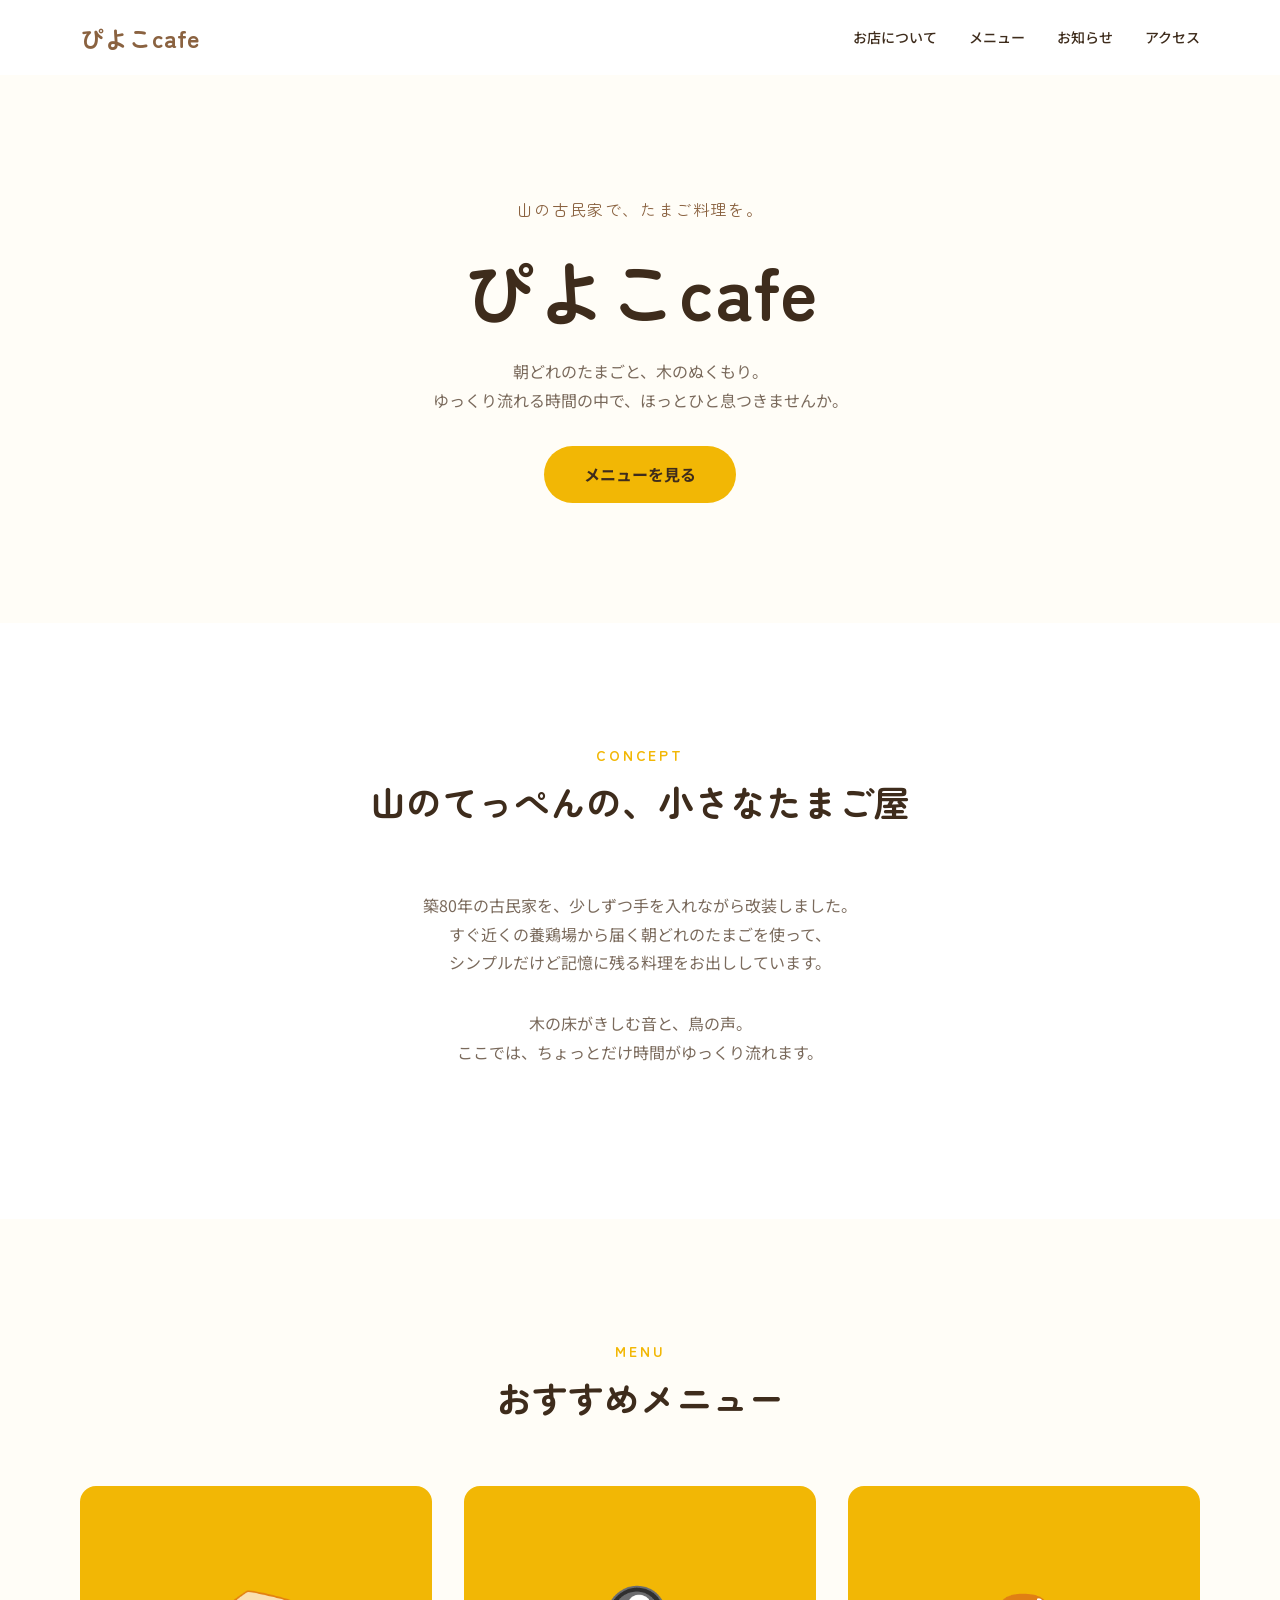
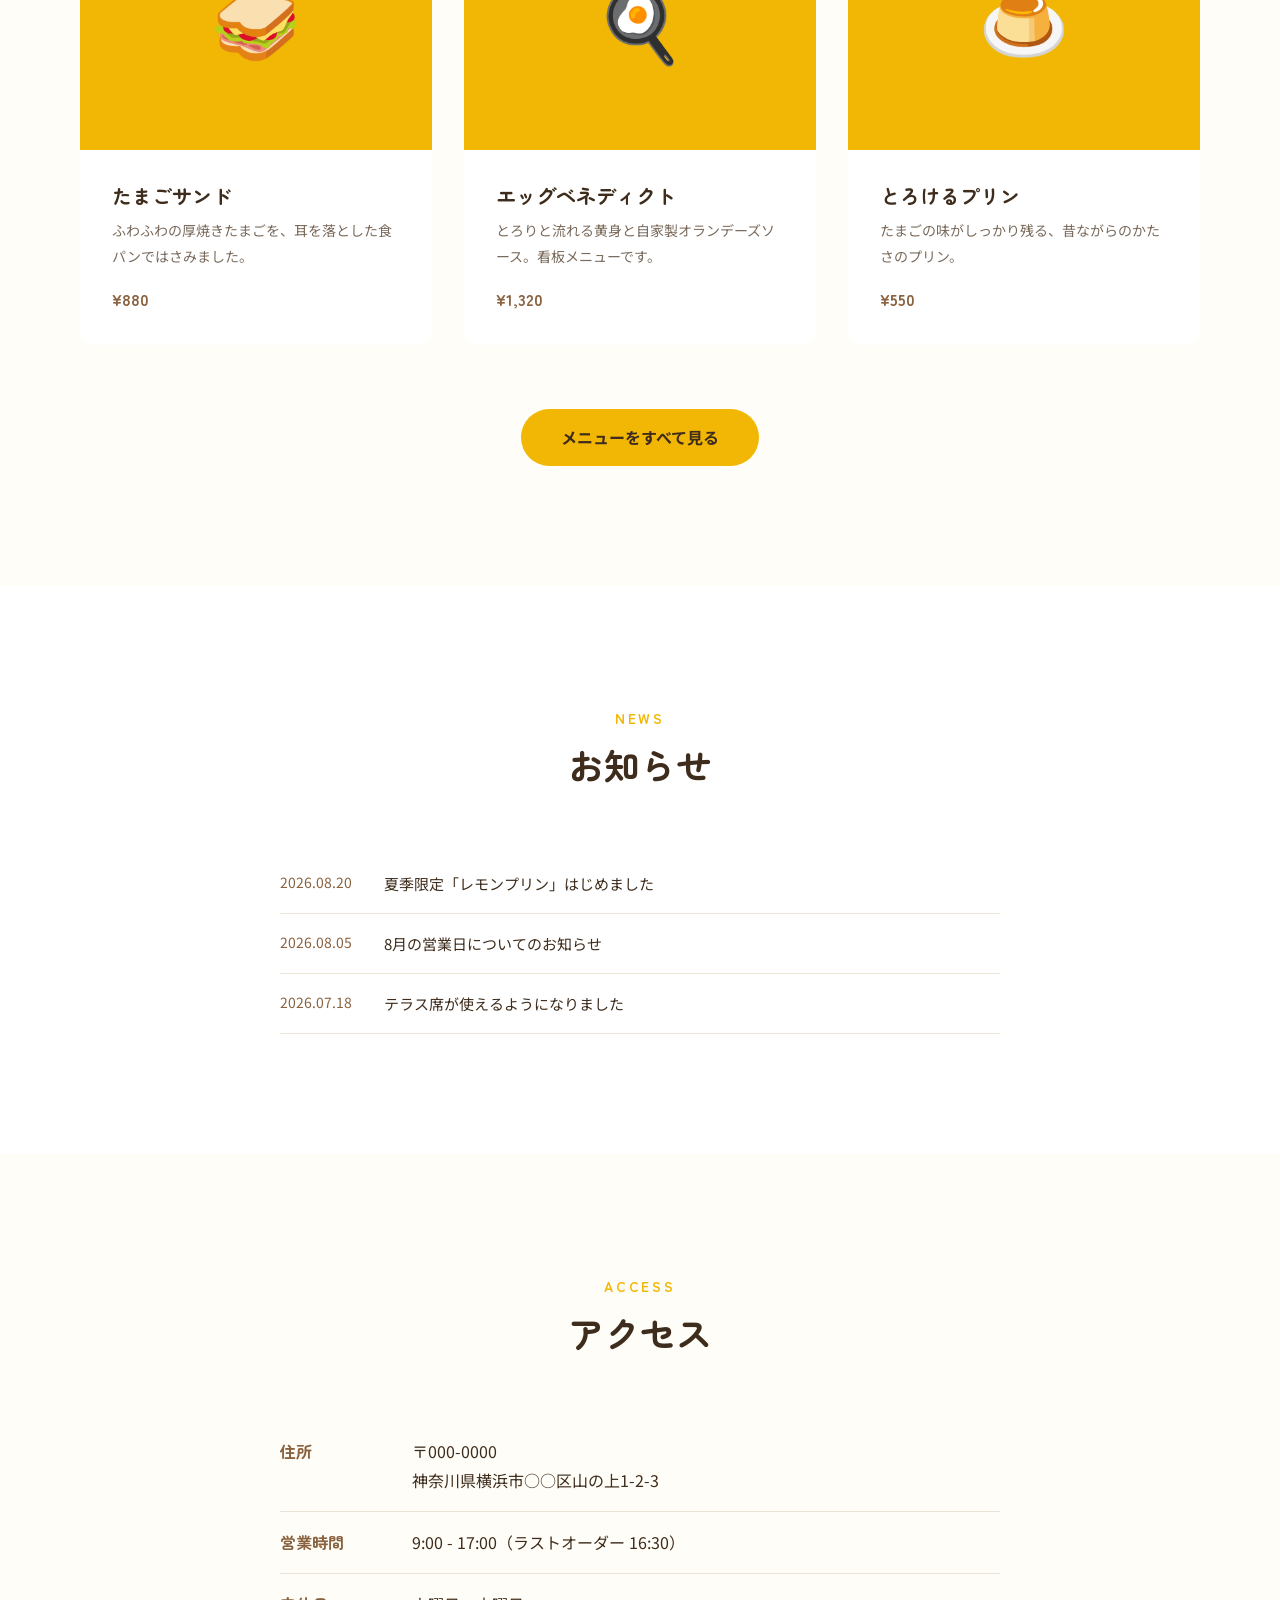
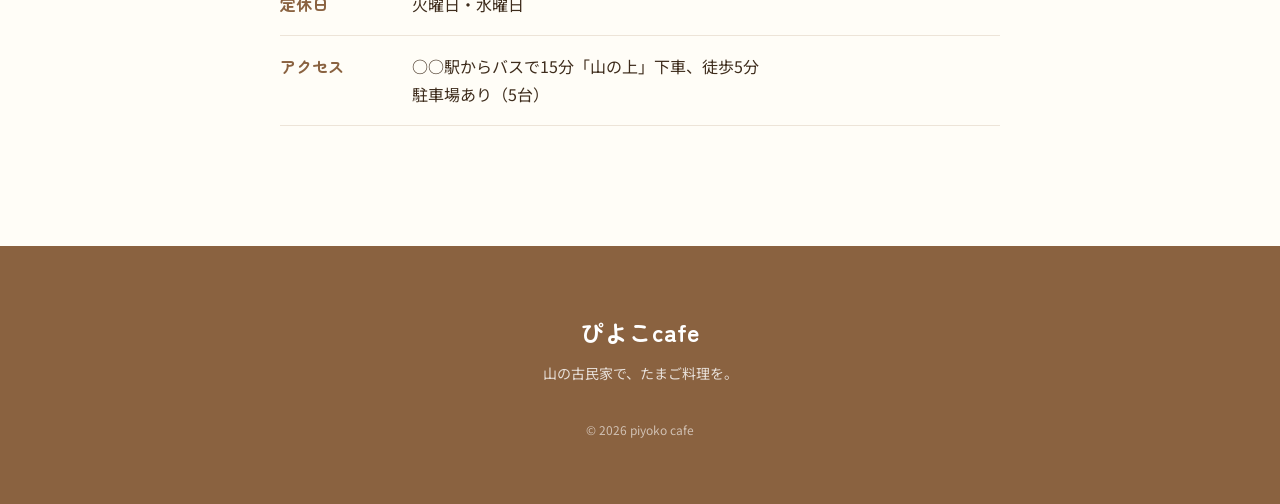
==== static/index.html @ 894ecb2b "トップページの静的HTMLを作成" ====
<!doctype html>
<html lang="ja">
  <head>
    <meta charset="UTF-8" />
    <meta name="viewport" content="width=device-width, initial-scale=1" />
    <title>ぴよこcafe｜山の古民家でたまご料理を</title>
    <meta
      name="description"
      content="山の古民家を改装したカフェ。こだわりのたまごを使ったサンドイッチ、エッグベネディクト、プリンをご用意しています。"
    />
    <link rel="preconnect" href="https://fonts.googleapis.com" />
    <link rel="preconnect" href="https://fonts.gstatic.com" crossorigin />
    <link
      href="https://fonts.googleapis.com/css2?family=Zen+Maru+Gothic:wght@500;700&family=Noto+Sans+JP:wght@400;500;700&display=swap"
      rel="stylesheet"
    />
    <link rel="stylesheet" href="css/style.css" />
  </head>
  <body>
    <header class="header">
      <div class="container header__inner">
        <a class="header__logo" href="index.html">ぴよこcafe</a>

        <button
          class="hamburger"
          id="hamburger"
          aria-label="メニューを開く"
          aria-expanded="false"
        >
          <span></span>
          <span></span>
          <span></span>
        </button>

        <nav class="nav" id="nav">
          <ul class="nav__list">
            <li><a href="#concept">お店について</a></li>
            <li><a href="#menu">メニュー</a></li>
            <li><a href="#news">お知らせ</a></li>
            <li><a href="#access">アクセス</a></li>
          </ul>
        </nav>
      </div>
    </header>

    <main>
      <section class="hero">
        <div class="container hero__inner">
          <p class="hero__lead">山の古民家で、たまご料理を。</p>
          <h1 class="hero__title">ぴよこcafe</h1>
          <p class="hero__text">
            朝どれのたまごと、木のぬくもり。<br />
            ゆっくり流れる時間の中で、ほっとひと息つきませんか。
          </p>
          <a class="button" href="#menu">メニューを見る</a>
        </div>
      </section>

      <section class="concept" id="concept">
        <div class="container">
          <p class="section__label">CONCEPT</p>
          <h2 class="section__title">山のてっぺんの、小さなたまご屋</h2>
          <p class="concept__text">
            築80年の古民家を、少しずつ手を入れながら改装しました。<br />
            すぐ近くの養鶏場から届く朝どれのたまごを使って、<br />
            シンプルだけど記憶に残る料理をお出ししています。
          </p>
          <p class="concept__text">
            木の床がきしむ音と、鳥の声。<br />
            ここでは、ちょっとだけ時間がゆっくり流れます。
          </p>
        </div>
      </section>

      <section class="menu" id="menu">
        <div class="container">
          <p class="section__label">MENU</p>
          <h2 class="section__title">おすすめメニュー</h2>

          <ul class="menu__list">
            <li class="card">
              <div class="card__image">🥪</div>
              <div class="card__body">
                <h3 class="card__title">たまごサンド</h3>
                <p class="card__text">
                  ふわふわの厚焼きたまごを、耳を落とした食パンではさみました。
                </p>
                <p class="card__price">¥880</p>
              </div>
            </li>

            <li class="card">
              <div class="card__image">🍳</div>
              <div class="card__body">
                <h3 class="card__title">エッグベネディクト</h3>
                <p class="card__text">
                  とろりと流れる黄身と自家製オランデーズソース。看板メニューです。
                </p>
                <p class="card__price">¥1,320</p>
              </div>
            </li>

            <li class="card">
              <div class="card__image">🍮</div>
              <div class="card__body">
                <h3 class="card__title">とろけるプリン</h3>
                <p class="card__text">
                  たまごの味がしっかり残る、昔ながらのかたさのプリン。
                </p>
                <p class="card__price">¥550</p>
              </div>
            </li>
          </ul>

          <div class="menu__more">
            <a class="button" href="menu.html">メニューをすべて見る</a>
          </div>
        </div>
      </section>
      <section class="news" id="news">
        <div class="container">
          <p class="section__label">NEWS</p>
          <h2 class="section__title">お知らせ</h2>

          <ul class="news__list">
            <li class="news__item">
              <a href="#">
                <time class="news__date">2026.08.20</time>
                <span class="news__title"
                  >夏季限定「レモンプリン」はじめました</span
                >
              </a>
            </li>
            <li class="news__item">
              <a href="#">
                <time class="news__date">2026.08.05</time>
                <span class="news__title">8月の営業日についてのお知らせ</span>
              </a>
            </li>
            <li class="news__item">
              <a href="#">
                <time class="news__date">2026.07.18</time>
                <span class="news__title"
                  >テラス席が使えるようになりました</span
                >
              </a>
            </li>
          </ul>
        </div>
      </section>
      <section class="access" id="access">
        <div class="container">
          <p class="section__label">ACCESS</p>
          <h2 class="section__title">アクセス</h2>

          <dl class="access__list">
            <div class="access__row">
              <dt>住所</dt>
              <dd>〒000-0000<br />神奈川県横浜市○○区山の上1-2-3</dd>
            </div>
            <div class="access__row">
              <dt>営業時間</dt>
              <dd>9:00 - 17:00（ラストオーダー 16:30）</dd>
            </div>
            <div class="access__row">
              <dt>定休日</dt>
              <dd>火曜日・水曜日</dd>
            </div>
            <div class="access__row">
              <dt>アクセス</dt>
              <dd>
                ○○駅からバスで15分「山の上」下車、徒歩5分<br />駐車場あり（5台）
              </dd>
            </div>
          </dl>
        </div>
      </section>
    </main>
    <footer class="footer">
      <div class="container footer__inner">
        <p class="footer__logo">ぴよこcafe</p>
        <p class="footer__text">山の古民家で、たまご料理を。</p>
        <p class="footer__copyright">&copy; 2026 piyoko cafe</p>
      </div>
    </footer>
    <script>
      const hamburger = document.getElementById("hamburger");
      const nav = document.getElementById("nav");

      const toggleNav = () => {
        hamburger.classList.toggle("is-open");
        nav.classList.toggle("is-open");
        document.body.classList.toggle("is-fixed");
        const isOpen = hamburger.classList.contains("is-open");
        hamburger.setAttribute("aria-expanded", isOpen);
      };

      hamburger.addEventListener("click", toggleNav);

      // メニュー内のリンクを押したら閉じる
      nav.querySelectorAll("a").forEach((link) => {
        link.addEventListener("click", () => {
          if (nav.classList.contains("is-open")) {
            toggleNav();
          }
        });
      });
    </script>
  </body>
</html>
---- static/css/style.css ----
@charset "UTF-8";

/* =========================================
   1. 変数定義
   ========================================= */
:root {
  /* 色 */
  --color-primary: #F2B705;
  --color-base:    #FFFDF7;
  --color-wood:    #8A6240;
  --color-text:    #3E2C1C;
  --color-white:   #FFFFFF;
  --color-gray:    #7A6A5C;

  /* 余白 */
  --space-sm:  8px;
  --space-md:  16px;
  --space-lg:  32px;
  --space-xl:  64px;
  --space-2xl: 120px;

  /* フォント */
  --font-heading: "Zen Maru Gothic", sans-serif;
  --font-body:    "Noto Sans JP", sans-serif;

  /* その他 */
  --radius: 16px;
  --max-width: 1120px;
}

/* =========================================
   2. リセット

   ========================================= */
*,
*::before,
*::after {
  box-sizing: border-box;
}

body,
h1, h2, h3, h4, p, ul, ol, li, figure, dl, dd {
  margin: 0;
  padding: 0;
}

ul, ol {
  list-style: none;
}

img {
  display: block;
  max-width: 100%;
  height: auto;
}

a {
  color: inherit;
  text-decoration: none;
}

/* =========================================
   3. ベース
   ========================================= */
body {

  background: var(--color-base);
  color: var(--color-text);
  font-family: var(--font-body);
  font-size: 16px;
  line-height: 1.8;
}

h1, h2, h3 {
  font-family: var(--font-heading);
  line-height: 1.4;
}

/* =========================================
   4. 汎用パーツ
   ========================================= */
.container {
  width: min(100% - 40px, var(--max-width));
  margin-inline: auto;
}
/* =========================================
   5. ヘッダー
   ========================================= */
.header {
  background: var(--color-white);
  padding-block: var(--space-md);
  position: sticky;
  top: 0;
  z-index: 10;
}

.header__inner {
  display: flex;
  align-items: center;
  justify-content: space-between;
}

.header__logo {
  font-family: var(--font-heading);
  font-size: 24px;
  font-weight: 700;
  color: var(--color-wood);
}

.nav__list {
  display: flex;
  gap: var(--space-lg);
  font-size: 14px;
  font-weight: 500;
}

.nav__list a:hover {

  color: var(--color-primary);
}

/* =========================================
   6. ヒーロー
   ========================================= */
.hero {
  padding-block: var(--space-2xl);
  text-align: center;
}

.hero__lead {
  font-family: var(--font-heading);
  color: var(--color-wood);
  font-size: 16px;
  letter-spacing: 0.1em;
}

.hero__title {
  font-size: clamp(40px, 8vw, 72px);
  margin-block: var(--space-md);
}

.hero__text {
  color: var(--color-gray);
  margin-bottom: var(--space-lg);
}

/* =========================================
   7. ボタン
   ========================================= */
.button {

  display: inline-block;
  background: var(--color-primary);
  color: var(--color-text);
  font-weight: 700;
  padding: 14px 40px;
  border-radius: 999px;
  transition: opacity 0.3s;
}

.button:hover {
  opacity: 0.8;
}
/* =========================================
   8. セクション共通
   ========================================= */
.section__label {
  font-family: var(--font-heading);
  color: var(--color-primary);
  font-size: 14px;
  font-weight: 700;
  letter-spacing: 0.2em;
  text-align: center;
}

.section__title {
  font-size: clamp(24px, 4vw, 36px);
  text-align: center;
  margin-block: var(--space-sm) var(--space-xl);
}

/* =========================================
   9. コンセプト
   ========================================= */
.concept {
  padding-block: var(--space-2xl);
  background: var(--color-white);
}

.concept__text {
  text-align: center;
  color: var(--color-gray);
  margin-bottom: var(--space-lg);
}
/* =========================================
   10. メニュー
   ========================================= */
.menu {
  padding-block: var(--space-2xl);
}

.menu__list {
  display: grid;
  grid-template-columns: repeat(auto-fit, minmax(280px, 1fr));
  gap: var(--space-lg);
}

.card {
  background: var(--color-white);
  border-radius: var(--radius);
  overflow: hidden;
  transition: transform 0.3s;
}

.card:hover {
  transform: translateY(-8px);
}

.card__image {
  background: var(--color-primary);
  aspect-ratio: 4 / 3;
  display: grid;
  place-items: center;
  font-size: 72px;
}

.card__body {
  padding: var(--space-lg);
}

.card__title {
  font-size: 20px;
  margin-bottom: var(--space-sm);
}

.card__text {
  font-size: 14px;
  color: var(--color-gray);
  margin-bottom: var(--space-md);
}

.card__price {
  font-family: var(--font-heading);
  font-weight: 700;
  color: var(--color-wood);
}

.menu__more {
  text-align: center;
  margin-top: var(--space-xl);
}
/* =========================================
   11. お知らせ
   ========================================= */
.news {
  padding-block: var(--space-2xl);
  background: var(--color-white);
}

.news__list {
  max-width: 720px;
  margin-inline: auto;
}

.news__item {
  border-bottom: 1px solid #EDE4D8;
}

.news__item a {
  display: flex;
  gap: var(--space-lg);
  padding-block: var(--space-md);
  transition: color 0.3s;
}

.news__item a:hover {
  color: var(--color-primary);
}

.news__date {
  color: var(--color-wood);
  font-size: 14px;
  flex-shrink: 0;

}

.news__title {
  font-size: 15px;
}
/* =========================================
   12. アクセス
   ========================================= */
.access {
  padding-block: var(--space-2xl);
}

.access__list {
  max-width: 720px;
  margin-inline: auto;
}

.access__row {
  display: flex;
  gap: var(--space-lg);
  padding-block: var(--space-md);
  border-bottom: 1px solid #EDE4D8;
}

.access__row dt {
  font-family: var(--font-heading);
  font-weight: 700;
  color: var(--color-wood);
  width: 100px;
  flex-shrink: 0;
}

.access__row dd {
  margin: 0;
}

/* =========================================

   13. フッター
   ========================================= */
.footer {
  background: var(--color-wood);
  color: var(--color-white);
  padding-block: var(--space-xl);
  text-align: center;
}

.footer__logo {
  font-family: var(--font-heading);
  font-size: 24px;
  font-weight: 700;
}

.footer__text {
  font-size: 14px;
  opacity: 0.8;
  margin-block: var(--space-sm) var(--space-lg);
}

.footer__copyright {
  font-size: 12px;
  opacity: 0.6;
}
/* =========================================
   14. ハンバーガーボタン
   ========================================= */
.hamburger {
  display: none;
  width: 32px;
  height: 24px;
  background: none;
  border: none;
  padding: 0;
  cursor: pointer;
  position: relative;
  z-index: 30;
}

.hamburger span {
  display: block;
  width: 100%;
  height: 2px;
  background: var(--color-wood);
  position: absolute;
  left: 0;
  transition: 0.3s;
}

.hamburger span:nth-child(1) { top: 0; }
.hamburger span:nth-child(2) { top: 11px; }
.hamburger span:nth-child(3) { bottom: 0; }

.hamburger.is-open span:nth-child(1) {
  top: 11px;
  transform: rotate(45deg);

}
.hamburger.is-open span:nth-child(2) {
  opacity: 0;
}
.hamburger.is-open span:nth-child(3) {
  bottom: 11px;
  transform: rotate(-45deg);
}

/* =========================================
   15. スマホ対応
   ========================================= */
@media (max-width: 768px) {
  .hamburger {
    display: block;
  }

  .nav {
    position: fixed;
    inset: 0;
    background: var(--color-base);
    display: grid;
    place-items: center;
    opacity: 0;
    visibility: hidden;
    transition: 0.3s;
    z-index: 20;
  }

  .nav.is-open {
    opacity: 1;
    visibility: visible;

  }

  .nav__list {
    flex-direction: column;
    gap: var(--space-lg);
    font-size: 18px;
    text-align: center;
  }
}
body.is-fixed {
  overflow: hidden;
}
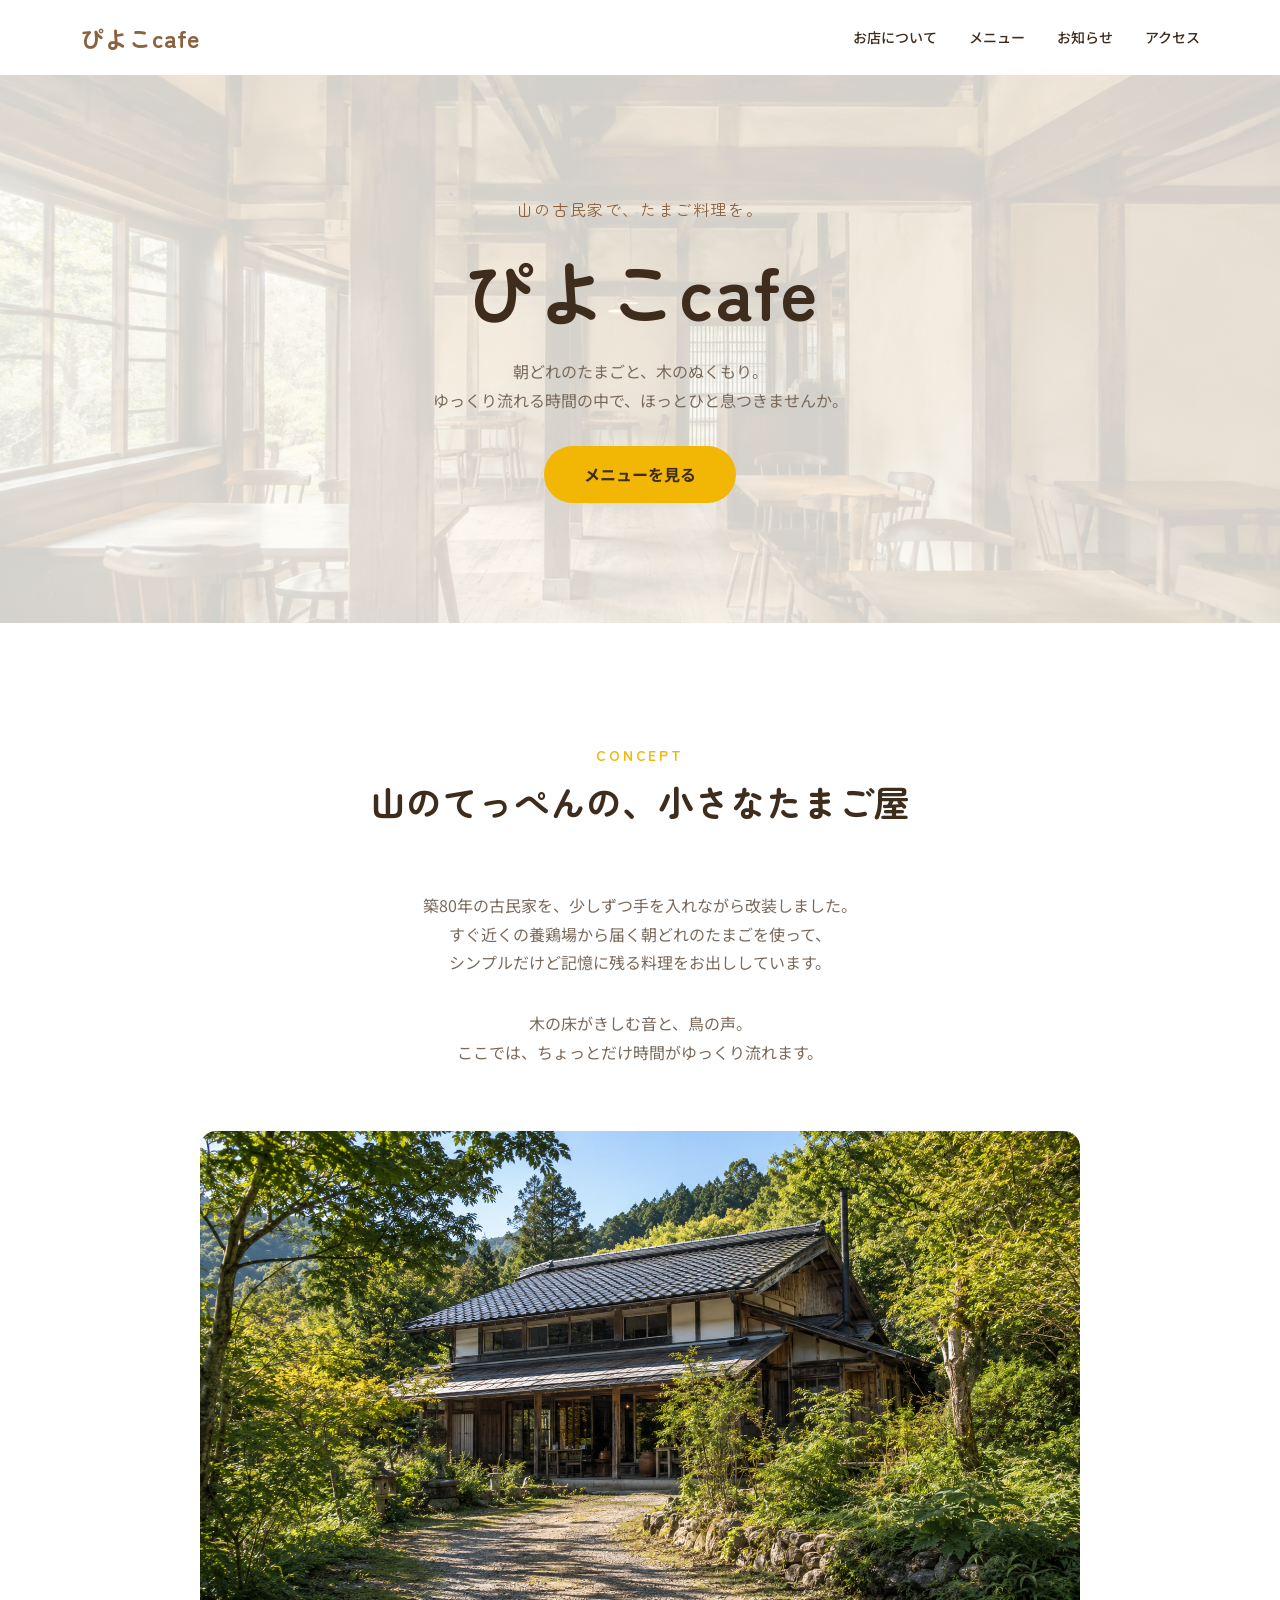
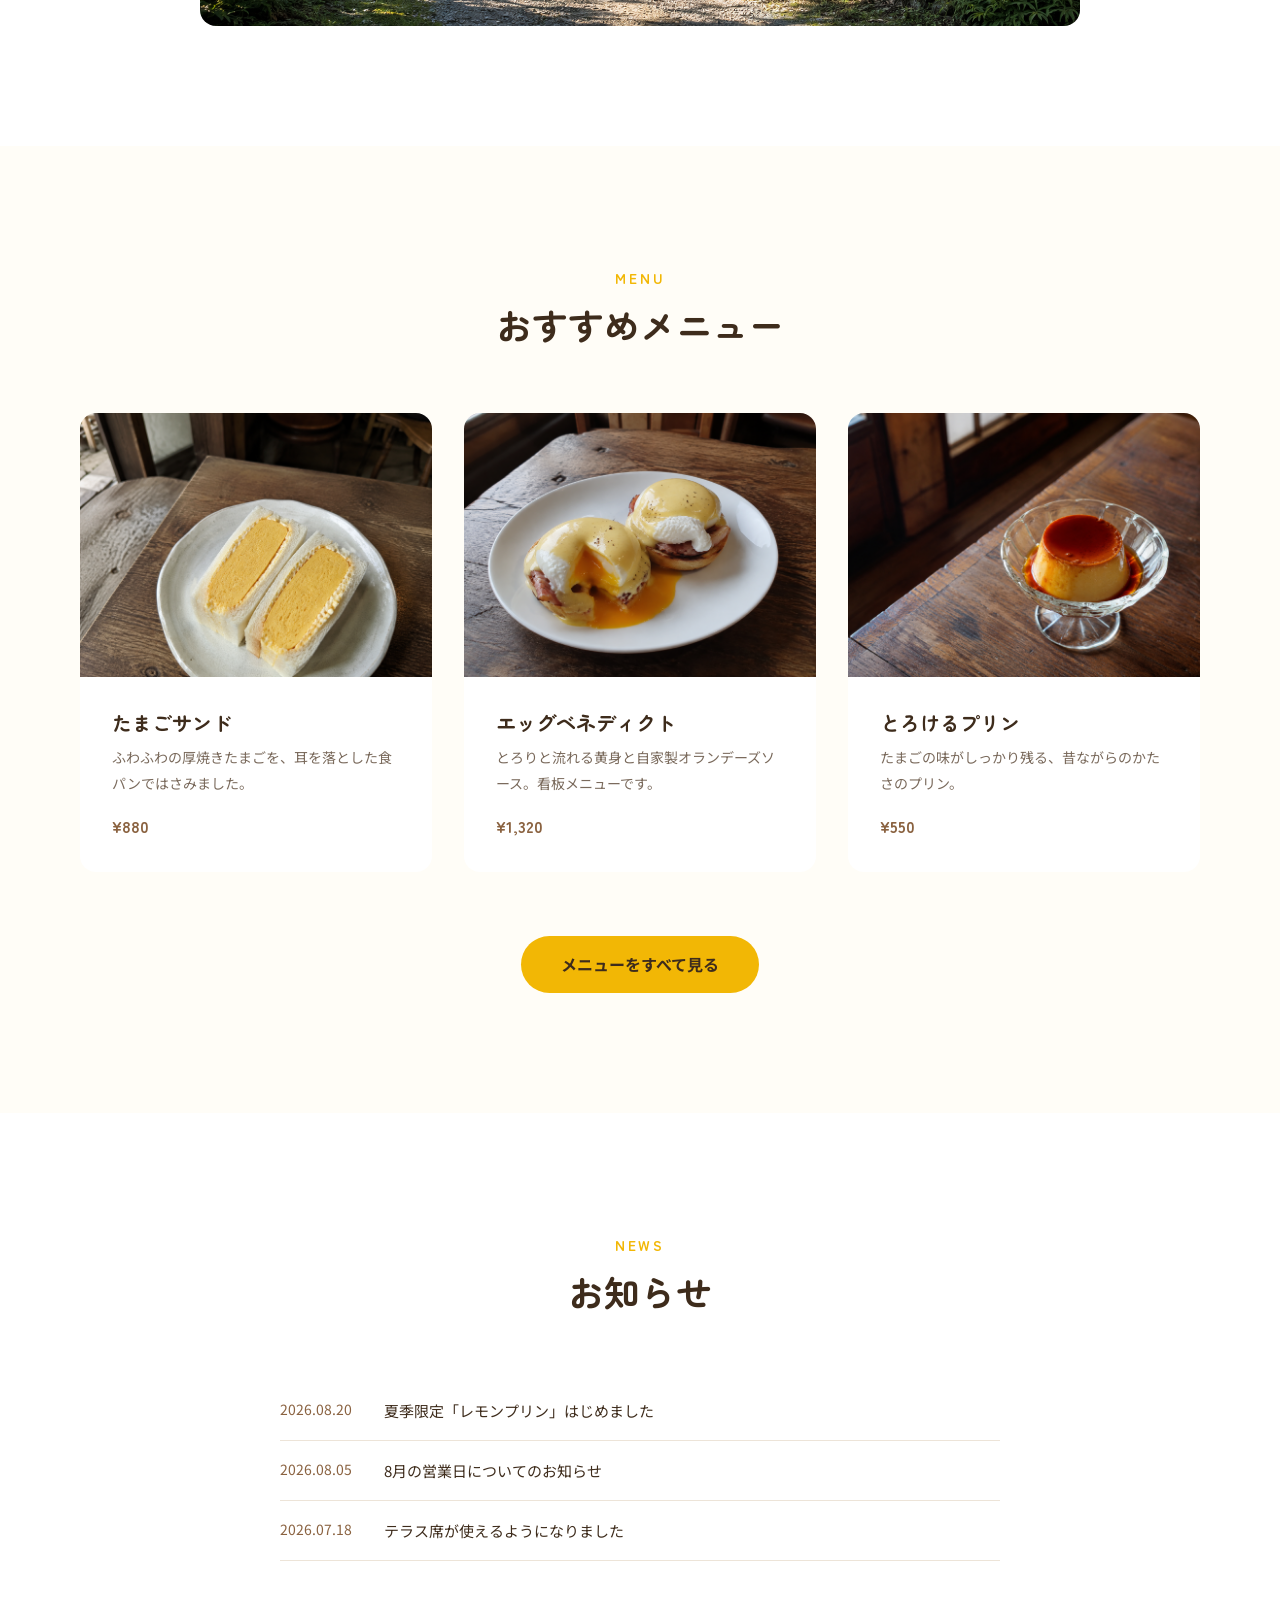
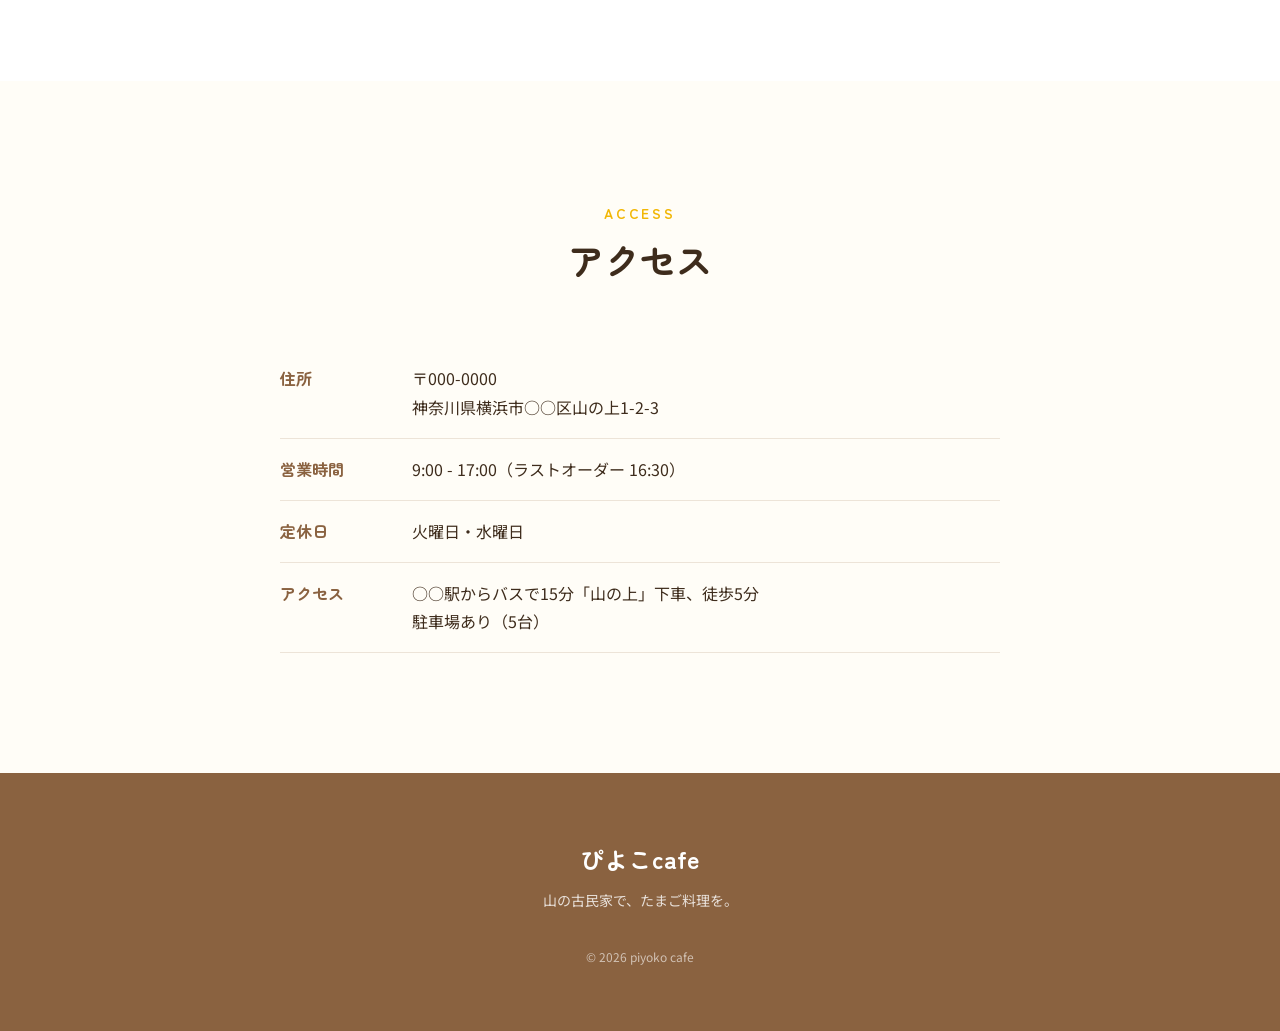
==== commit f9cdcb5b: "メニュー・ヒーロー・コンセプトに画像を追加" ====
--- a/static/index.html
+++ b/static/index.html
@@ -69,6 +69,12 @@
             木の床がきしむ音と、鳥の声。<br />
             ここでは、ちょっとだけ時間がゆっくり流れます。
           </p>
+          <img
+            class="concept__image"
+            src="images/exterior.png"
+            alt="山の中にあるぴよこcafeの外観"
+            loading="lazy"
+          />
         </div>
       </section>
 
@@ -79,7 +85,12 @@
 
           <ul class="menu__list">
             <li class="card">
-              <div class="card__image">🥪</div>
+              <img
+                class="card__image"
+                src="images/menu-sandwich.png"
+                alt="厚焼きたまごサンド"
+                loading="lazy"
+              />
               <div class="card__body">
                 <h3 class="card__title">たまごサンド</h3>
                 <p class="card__text">
@@ -90,7 +101,12 @@
             </li>
 
             <li class="card">
-              <div class="card__image">🍳</div>
+              <img
+                class="card__image"
+                src="images/menu-benedict.png"
+                alt="エッグベネディクト"
+                loading="lazy"
+              />
               <div class="card__body">
                 <h3 class="card__title">エッグベネディクト</h3>
                 <p class="card__text">
@@ -101,7 +117,12 @@
             </li>
 
             <li class="card">
-              <div class="card__image">🍮</div>
+              <img
+                class="card__image"
+                src="images/menu-pudding.png"
+                alt="とろけるプリン"
+                loading="lazy"
+              />
               <div class="card__body">
                 <h3 class="card__title">とろけるプリン</h3>
                 <p class="card__text">
--- a/static/css/style.css
+++ b/static/css/style.css
@@ -217,13 +217,10 @@
 }
 
 .card__image {
-  background: var(--color-primary);
+  width: 100%;
   aspect-ratio: 4 / 3;
-  display: grid;
-  place-items: center;
-  font-size: 72px;
-}
-
+  object-fit: cover;
+}
 .card__body {
   padding: var(--space-lg);
 }
@@ -422,4 +419,25 @@
 }
 body.is-fixed {
   overflow: hidden;
+}
+/* =========================================
+   16. 画像
+   ========================================= */
+.hero {
+  background-image: linear-gradient(
+      rgba(255, 253, 247, 0.82),
+      rgba(255, 253, 247, 0.82)
+    ),
+    url("../images/hero.png");
+  background-size: cover;
+  background-position: center;
+}
+
+.concept__image {
+  width: 100%;
+  max-width: 880px;
+  aspect-ratio: 16 / 9;
+  object-fit: cover;
+  border-radius: var(--radius);
+  margin: var(--space-xl) auto 0;
 }
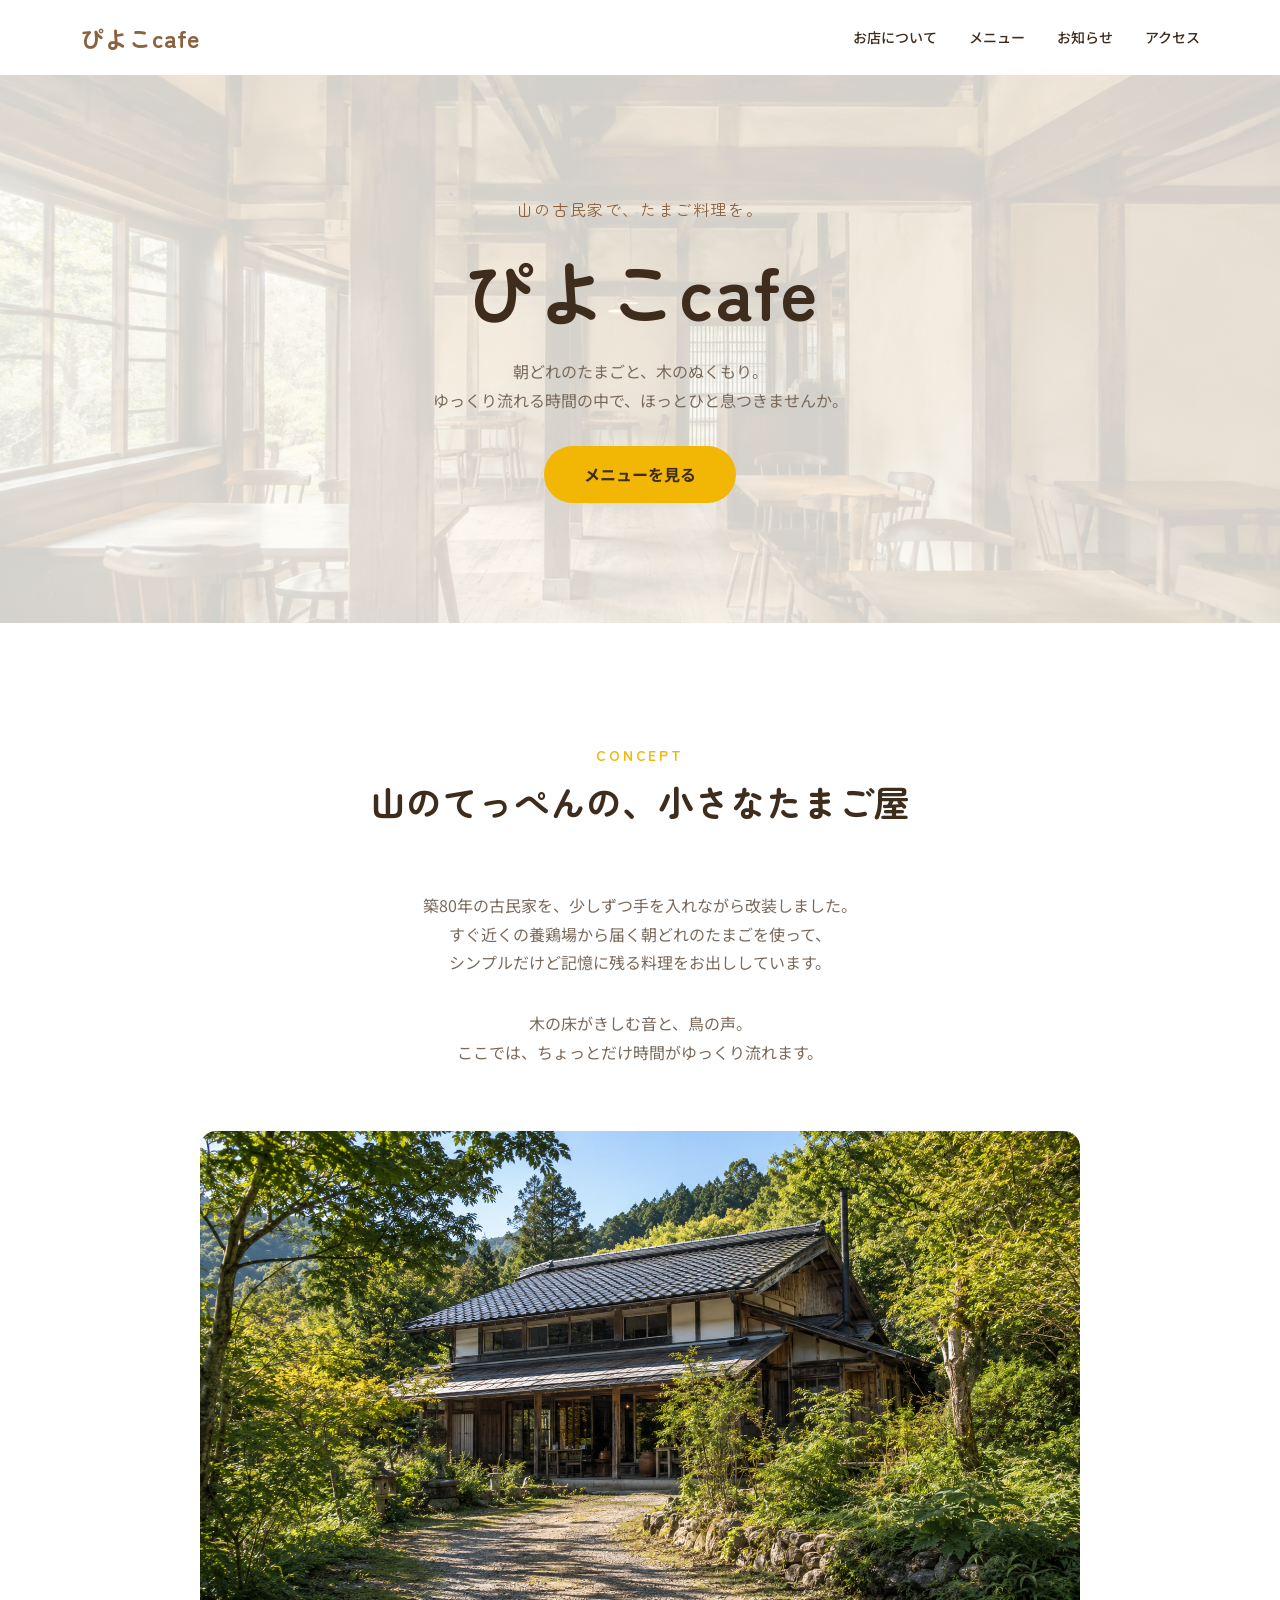
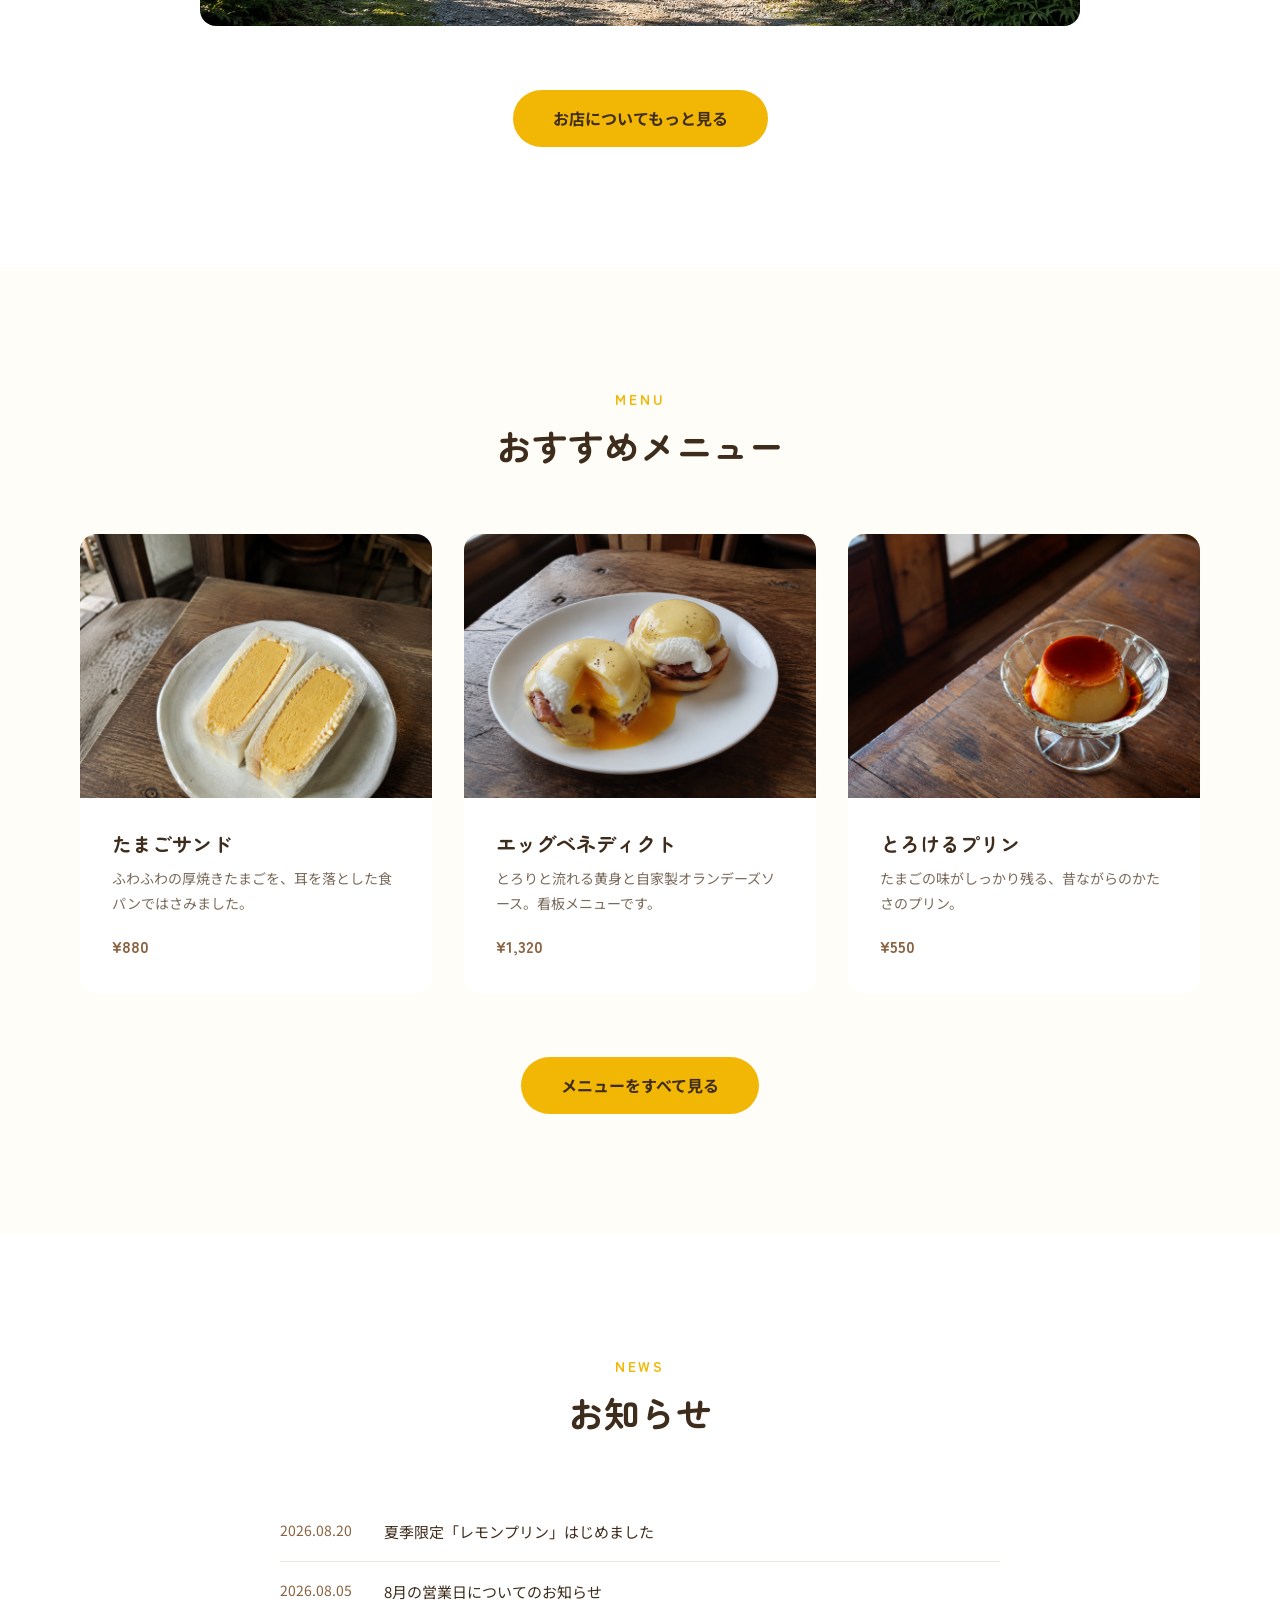
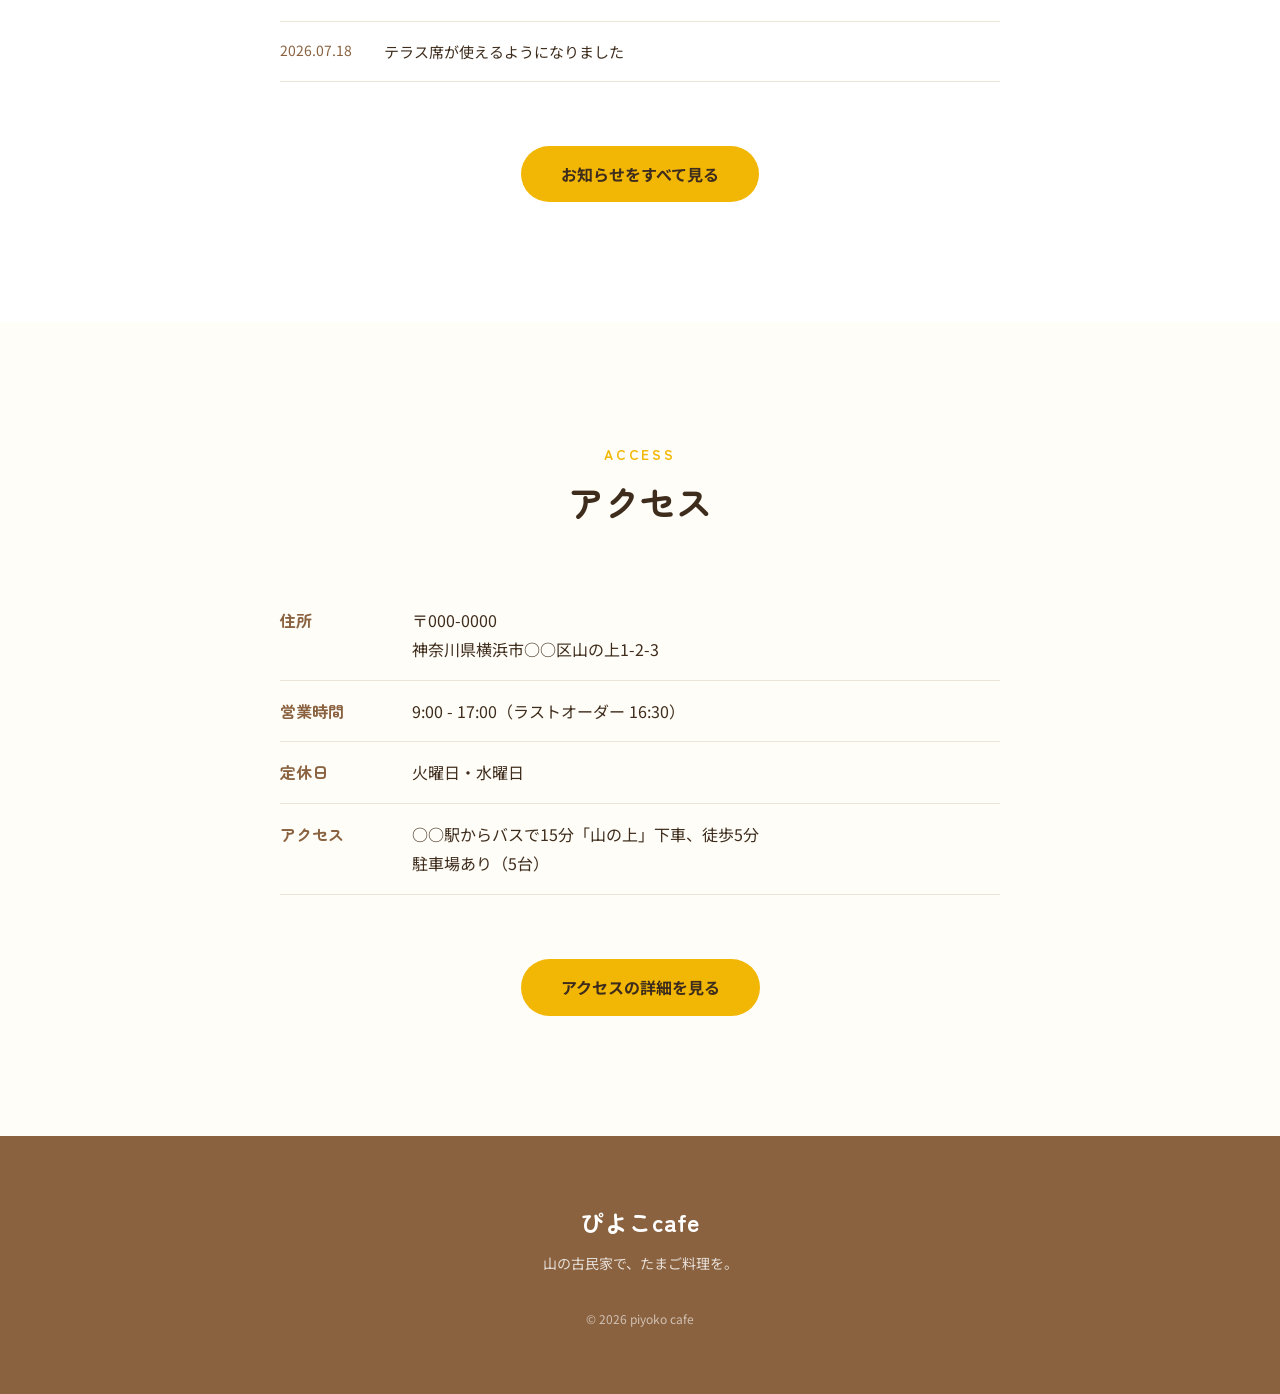
==== commit 579f7ea4: "下層ページ4枚を追加し、トップのナビを整理" ====
--- a/static/index.html
+++ b/static/index.html
@@ -34,10 +34,10 @@
 
         <nav class="nav" id="nav">
           <ul class="nav__list">
-            <li><a href="#concept">お店について</a></li>
-            <li><a href="#menu">メニュー</a></li>
-            <li><a href="#news">お知らせ</a></li>
-            <li><a href="#access">アクセス</a></li>
+            <li><a href="about.html">お店について</a></li>
+            <li><a href="menu.html">メニュー</a></li>
+            <li><a href="news.html">お知らせ</a></li>
+            <li><a href="access.html">アクセス</a></li>
           </ul>
         </nav>
       </div>
@@ -75,6 +75,9 @@
             alt="山の中にあるぴよこcafeの外観"
             loading="lazy"
           />
+          <div class="concept__more">
+            <a class="button" href="about.html">お店についてもっと見る</a>
+          </div>
         </div>
       </section>
 
@@ -167,6 +170,9 @@
               </a>
             </li>
           </ul>
+          <div class="news__more">
+            <a class="button" href="news.html">お知らせをすべて見る</a>
+          </div>
         </div>
       </section>
       <section class="access" id="access">
@@ -194,6 +200,9 @@
               </dd>
             </div>
           </dl>
+          <div class="access__more">
+            <a class="button" href="access.html">アクセスの詳細を見る</a>
+          </div>
         </div>
       </section>
     </main>
--- a/static/css/style.css
+++ b/static/css/style.css
@@ -440,4 +440,440 @@
   object-fit: cover;
   border-radius: var(--radius);
   margin: var(--space-xl) auto 0;
-}+}
+/* =========================================
+   17. 下層ページ共通
+   ========================================= */
+html {
+  scroll-behavior: smooth;
+}
+
+[id] {
+  scroll-margin-top: 80px;
+}
+
+.nav__list a.is-current {
+  color: var(--color-primary);
+}
+
+.page-header {
+  background: var(--color-white);
+  padding-block: var(--space-xl);
+  text-align: center;
+}
+
+.page-header__title {
+  font-size: clamp(28px, 5vw, 44px);
+  margin-top: var(--space-sm);
+}
+
+.page-header__text {
+  color: var(--color-gray);
+  font-size: 14px;
+  margin-top: var(--space-md);
+}
+
+
+.breadcrumb {
+  padding-block: var(--space-md);
+  font-size: 12px;
+  color: var(--color-gray);
+}
+
+.breadcrumb__list {
+  display: flex;
+  gap: var(--space-sm);
+}
+
+.breadcrumb__item + .breadcrumb__item::before {
+  content: "／";
+  margin-right: var(--space-sm);
+}
+
+.breadcrumb__item a:hover {
+  color: var(--color-primary);
+}
+
+/* =========================================
+   18. メニューページ
+   ========================================= */
+.menu-page {
+  padding-block: var(--space-xl) var(--space-2xl);
+}
+
+.category-nav {
+  margin-block: var(--space-2xl) var(--space-xl);
+}
+
+.category-nav__list {
+
+  display: flex;
+  flex-wrap: wrap;
+  justify-content: center;
+  gap: var(--space-md);
+}
+
+.category-nav__link {
+  display: inline-block;
+  background: var(--color-white);
+  border: 1px solid #ede4d8;
+  border-radius: 999px;
+  padding: var(--space-sm) var(--space-lg);
+  font-size: 14px;
+  transition: 0.3s;
+}
+
+.category-nav__link:hover {
+  background: var(--color-primary);
+  border-color: var(--color-primary);
+}
+
+.menu-category {
+  max-width: 720px;
+  margin-inline: auto;
+}
+
+.menu-category + .menu-category {
+  margin-top: var(--space-2xl);
+}
+
+.menu-category__title {
+  font-size: 24px;
+
+  text-align: center;
+  color: var(--color-wood);
+  margin-bottom: var(--space-lg);
+}
+
+.menu-item {
+  border-bottom: 1px solid #ede4d8;
+  padding-block: var(--space-md);
+}
+
+.menu-item__head {
+  display: flex;
+  align-items: baseline;
+  justify-content: space-between;
+  gap: var(--space-md);
+}
+
+.menu-item__name {
+  font-size: 18px;
+}
+
+.menu-item__price {
+  font-family: var(--font-heading);
+  font-weight: 700;
+  color: var(--color-wood);
+  flex-shrink: 0;
+}
+
+.menu-item__text {
+  font-size: 14px;
+  color: var(--color-gray);
+  margin-top: var(--space-sm);
+
+}
+
+.menu-note {
+  text-align: center;
+  font-size: 13px;
+  color: var(--color-gray);
+  margin-top: var(--space-2xl);
+}
+/* =========================================
+   19. お店についてページ
+   ========================================= */
+.about {
+  padding-block: var(--space-xl) var(--space-2xl);
+}
+
+.about-story {
+  display: grid;
+  grid-template-columns: 1fr 1fr;
+  gap: var(--space-xl);
+  align-items: center;
+}
+
+.about-story + .about-story {
+  margin-top: var(--space-2xl);
+}
+
+.about-story--reverse .about-story__image {
+  order: 2;
+}
+
+.about-story__image {
+  width: 100%;
+  aspect-ratio: 4 / 3;
+  object-fit: cover;
+  border-radius: var(--radius);
+}
+
+.about-story__title {
+  font-size: clamp(20px, 3vw, 28px);
+  margin-bottom: var(--space-md);
+
+}
+
+.about-story__text {
+  color: var(--color-gray);
+  font-size: 15px;
+}
+
+.about-story__text + .about-story__text {
+  margin-top: var(--space-md);
+}
+
+.about-points {
+  margin-top: var(--space-2xl);
+}
+
+.about-points__list {
+  display: grid;
+  grid-template-columns: repeat(auto-fit, minmax(280px, 1fr));
+  gap: var(--space-lg);
+}
+
+.about-point {
+  background: var(--color-white);
+  border-radius: var(--radius);
+  padding: var(--space-lg);
+}
+
+.about-point__number {
+  font-family: var(--font-heading);
+  font-weight: 700;
+  font-size: 32px;
+  color: var(--color-primary);
+
+  line-height: 1;
+}
+
+.about-point__title {
+  font-size: 18px;
+  margin-block: var(--space-md) var(--space-sm);
+}
+
+.about-point__text {
+  font-size: 14px;
+  color: var(--color-gray);
+}
+
+.about-cta {
+  text-align: center;
+  margin-top: var(--space-2xl);
+}
+
+@media (max-width: 768px) {
+  .about-story {
+    grid-template-columns: 1fr;
+    gap: var(--space-lg);
+  }
+
+  .about-story--reverse .about-story__image {
+    order: 0;
+  }
+}
+/* =========================================
+   20. お知らせページ
+   ========================================= */
+.news-page {
+  padding-block: var(--space-xl) var(--space-2xl);
+}
+
+.news-archive {
+  max-width: 720px;
+  margin-inline: auto;
+}
+
+.news-archive__item + .news-archive__item {
+  margin-top: var(--space-md);
+}
+
+.news-archive__link {
+  display: block;
+  background: var(--color-white);
+  border-radius: var(--radius);
+  padding: var(--space-lg);
+  transition: transform 0.3s;
+}
+
+.news-archive__link:hover {
+  transform: translateY(-4px);
+}
+
+.news-archive__meta {
+  display: flex;
+  align-items: center;
+  gap: var(--space-md);
+
+}
+
+.news-archive__date {
+  font-family: var(--font-heading);
+  font-size: 14px;
+  color: var(--color-wood);
+}
+
+.news-archive__category {
+  background: var(--color-primary);
+  border-radius: 999px;
+  padding: 2px var(--space-md);
+  font-size: 12px;
+  font-weight: 700;
+}
+
+.news-archive__title {
+  font-size: 18px;
+  margin-block: var(--space-sm);
+}
+
+.news-archive__link:hover .news-archive__title {
+  color: var(--color-primary);
+}
+
+.news-archive__text {
+  font-size: 14px;
+  color: var(--color-gray);
+}
+
+.pagination {
+  margin-top: var(--space-xl);
+
+}
+
+.pagination__list {
+  display: flex;
+  justify-content: center;
+  gap: var(--space-sm);
+}
+
+.pagination__item {
+  display: grid;
+  place-items: center;
+  min-width: 40px;
+  height: 40px;
+  padding-inline: var(--space-md);
+  background: var(--color-white);
+  border: 1px solid #ede4d8;
+  border-radius: 999px;
+  font-size: 14px;
+  transition: 0.3s;
+}
+
+a.pagination__item:hover {
+  background: var(--color-primary);
+  border-color: var(--color-primary);
+}
+
+.pagination__item.is-current {
+  background: var(--color-primary);
+  border-color: var(--color-primary);
+  font-weight: 700;
+}
+/* =========================================
+   21. アクセスページ
+   ========================================= */
+.access-page {
+  padding-block: var(--space-xl) var(--space-2xl);
+}
+
+.access-map {
+  display: grid;
+  place-items: center;
+  aspect-ratio: 16 / 7;
+  background: var(--color-white);
+  border: 1px dashed #ede4d8;
+  border-radius: var(--radius);
+}
+
+.access-map__note {
+  text-align: center;
+  color: var(--color-gray);
+  font-size: 14px;
+}
+
+.access-map__sub {
+  font-size: 12px;
+  opacity: 0.7;
+}
+
+.access-info {
+  display: grid;
+  grid-template-columns: 1fr 1fr;
+  gap: var(--space-xl);
+  margin-top: var(--space-2xl);
+
+}
+
+.access-info__title {
+  font-size: 22px;
+  color: var(--color-wood);
+  margin-bottom: var(--space-md);
+}
+
+.access-info .access__list {
+  max-width: none;
+}
+
+.access-route__item + .access-route__item {
+  margin-top: var(--space-lg);
+}
+
+.access-route__title {
+  font-size: 16px;
+  margin-bottom: var(--space-sm);
+}
+
+.access-route__text {
+  font-size: 14px;
+  color: var(--color-gray);
+}
+
+.access-notice {
+  background: var(--color-white);
+  border-radius: var(--radius);
+  padding: var(--space-lg);
+  margin-top: var(--space-2xl);
+}
+
+
+.access-notice__title {
+  font-size: 18px;
+  margin-bottom: var(--space-md);
+}
+
+.access-notice__list li {
+  font-size: 14px;
+  color: var(--color-gray);
+  padding-left: var(--space-md);
+  position: relative;
+}
+
+.access-notice__list li::before {
+  content: "・";
+  position: absolute;
+  left: 0;
+  color: var(--color-primary);
+}
+
+@media (max-width: 768px) {
+  .access-info {
+    grid-template-columns: 1fr;
+    gap: var(--space-xl);
+  }
+
+  .access-map {
+    aspect-ratio: 4 / 3;
+  }
+}
+/* =========================================
+   22. トップの「もっと見る」
+   ========================================= */
+.concept__more,
+.news__more,
+.access__more {
+  text-align: center;
+  margin-top: var(--space-xl);
+}
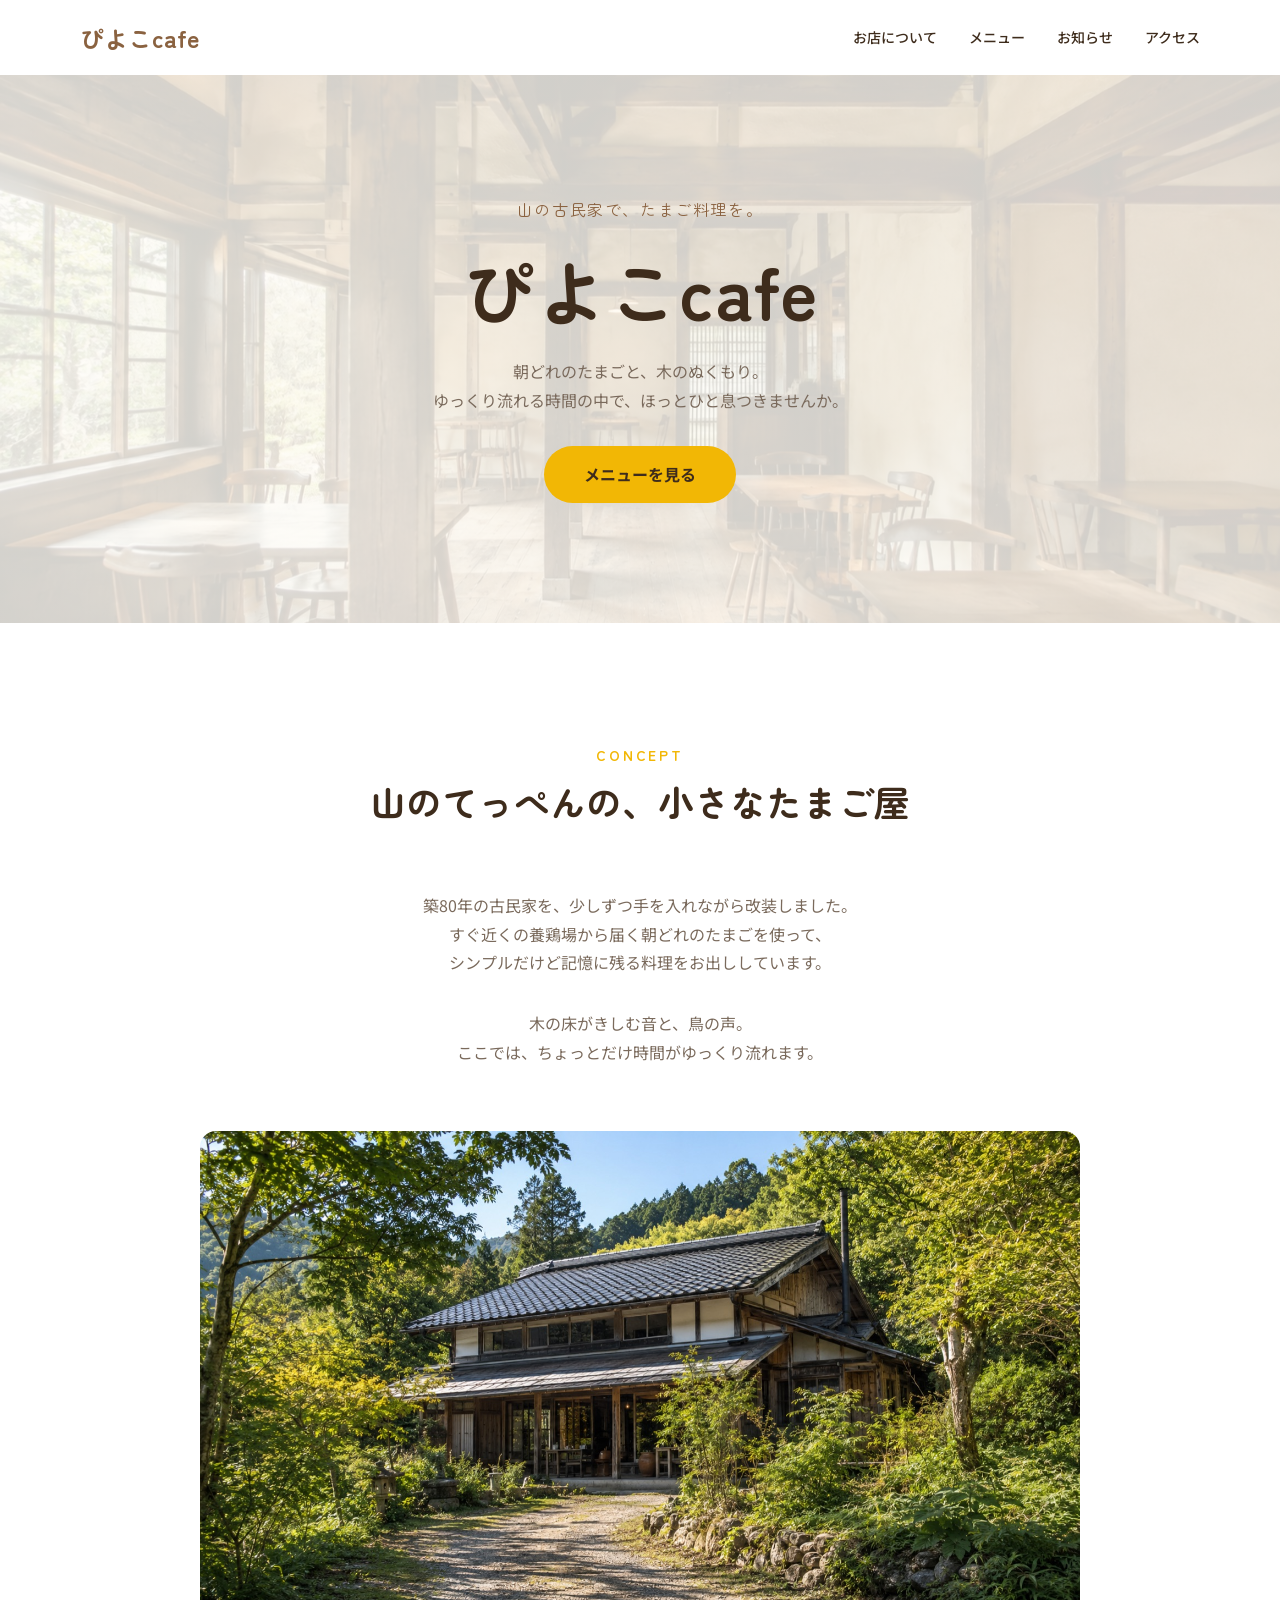
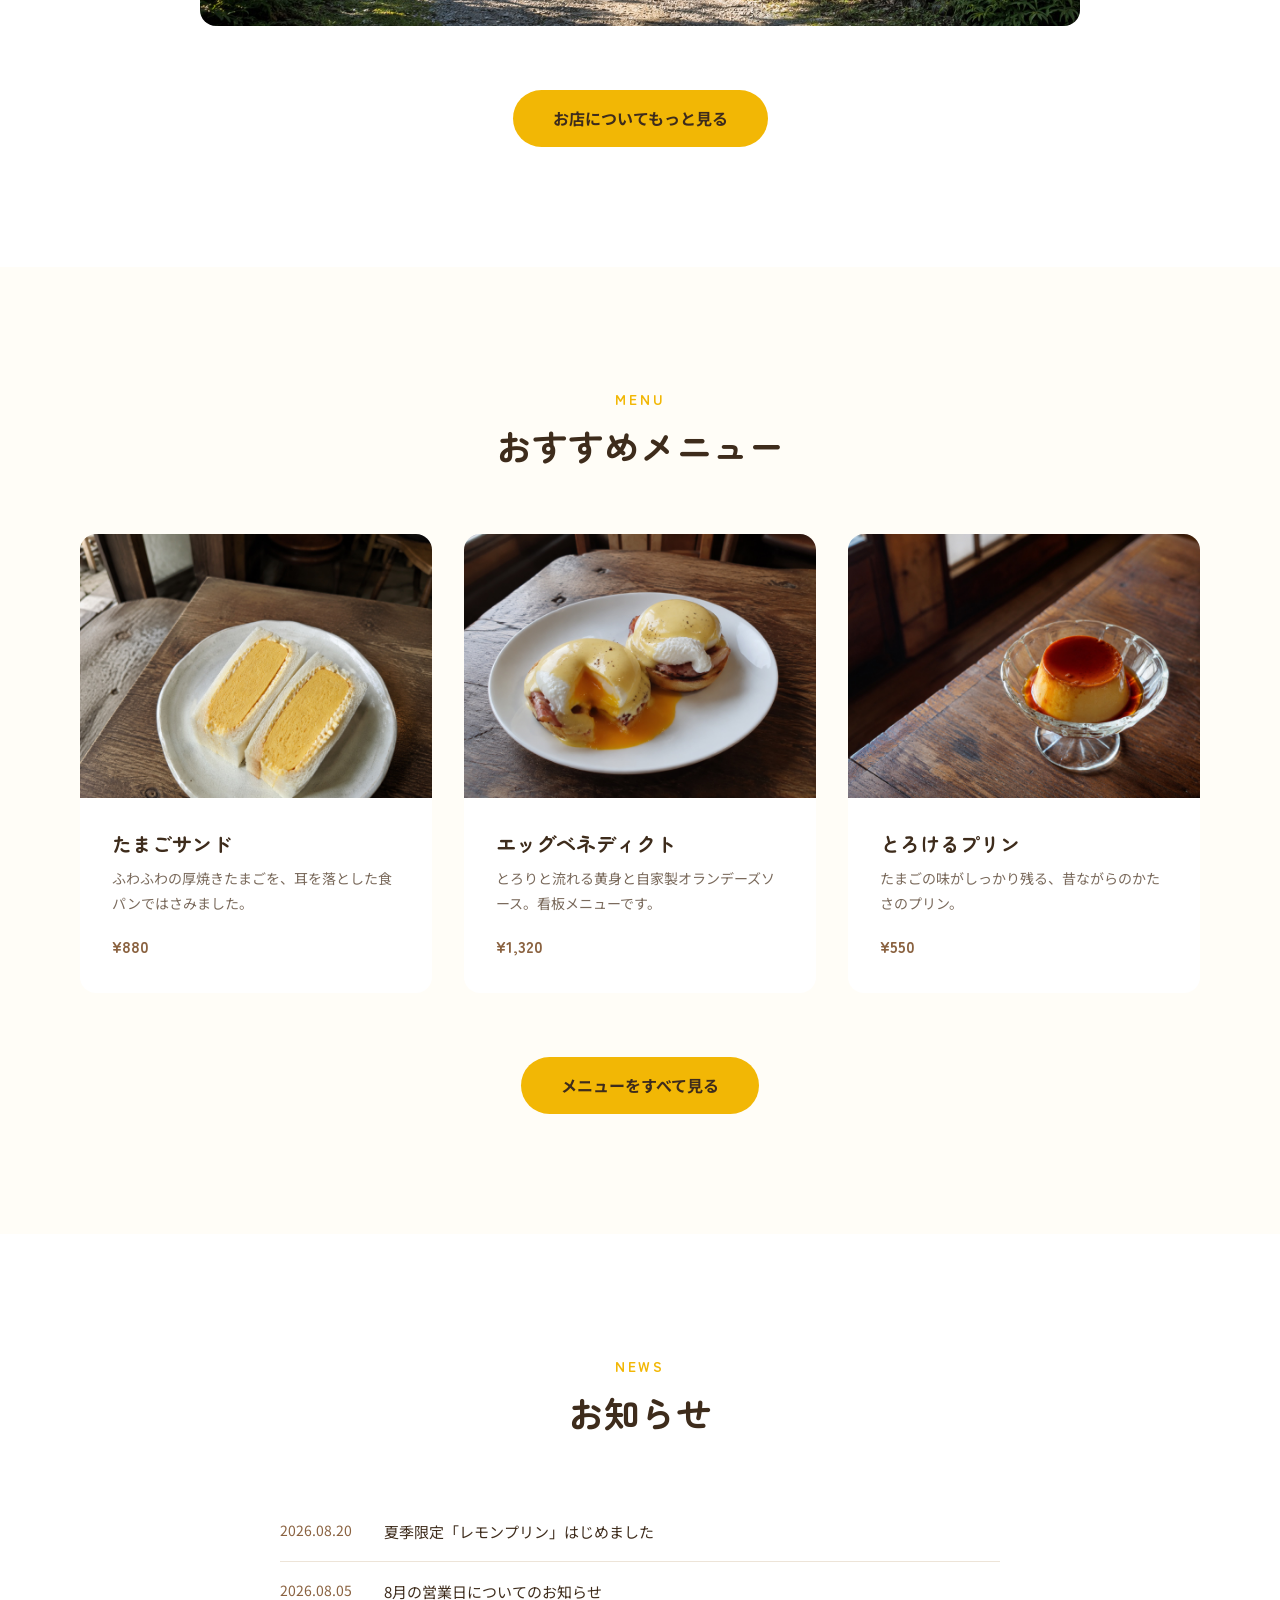
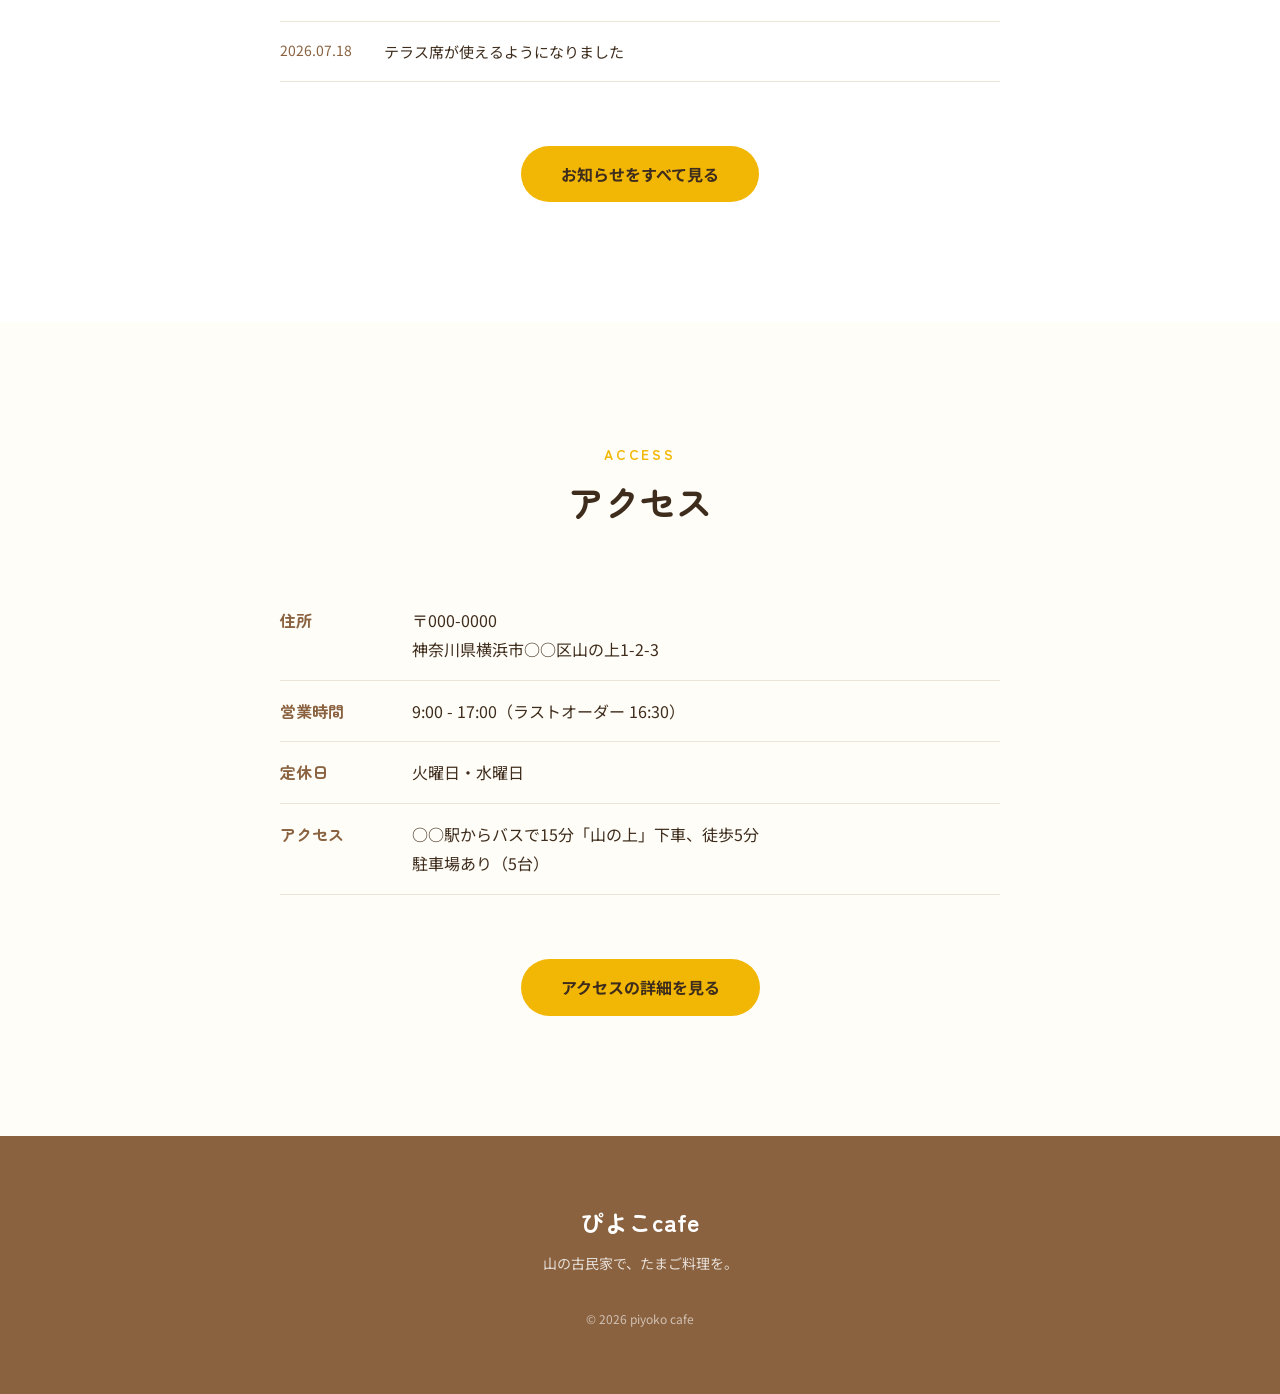
==== commit 9cd98e19: "画像をJPEG圧縮（11.7MB→2.1MB）、single-menu.php を追加" ====
--- a/static/index.html
+++ b/static/index.html
@@ -71,7 +71,7 @@
           </p>
           <img
             class="concept__image"
-            src="images/exterior.png"
+            src="images/exterior.jpg"
             alt="山の中にあるぴよこcafeの外観"
             loading="lazy"
           />
@@ -90,7 +90,7 @@
             <li class="card">
               <img
                 class="card__image"
-                src="images/menu-sandwich.png"
+                src="images/menu-sandwich.jpg"
                 alt="厚焼きたまごサンド"
                 loading="lazy"
               />
@@ -106,7 +106,7 @@
             <li class="card">
               <img
                 class="card__image"
-                src="images/menu-benedict.png"
+                src="images/menu-benedict.jpg"
                 alt="エッグベネディクト"
                 loading="lazy"
               />
@@ -122,7 +122,7 @@
             <li class="card">
               <img
                 class="card__image"
-                src="images/menu-pudding.png"
+                src="images/menu-pudding.jpg"
                 alt="とろけるプリン"
                 loading="lazy"
               />
--- a/static/css/style.css
+++ b/static/css/style.css
@@ -428,7 +428,7 @@
       rgba(255, 253, 247, 0.82),
       rgba(255, 253, 247, 0.82)
     ),
-    url("../images/hero.png");
+    url("../images/hero.jpg");
   background-size: cover;
   background-position: center;
 }
@@ -877,3 +877,13 @@
   text-align: center;
   margin-top: var(--space-xl);
 }
+/* =========================================
+   23. 固定ページ本文
+   ========================================= */
+.page-content {
+  padding-block: var(--space-xl) var(--space-2xl);
+}
+
+.page-content > .container > * + * {
+  margin-top: var(--space-md);
+}
